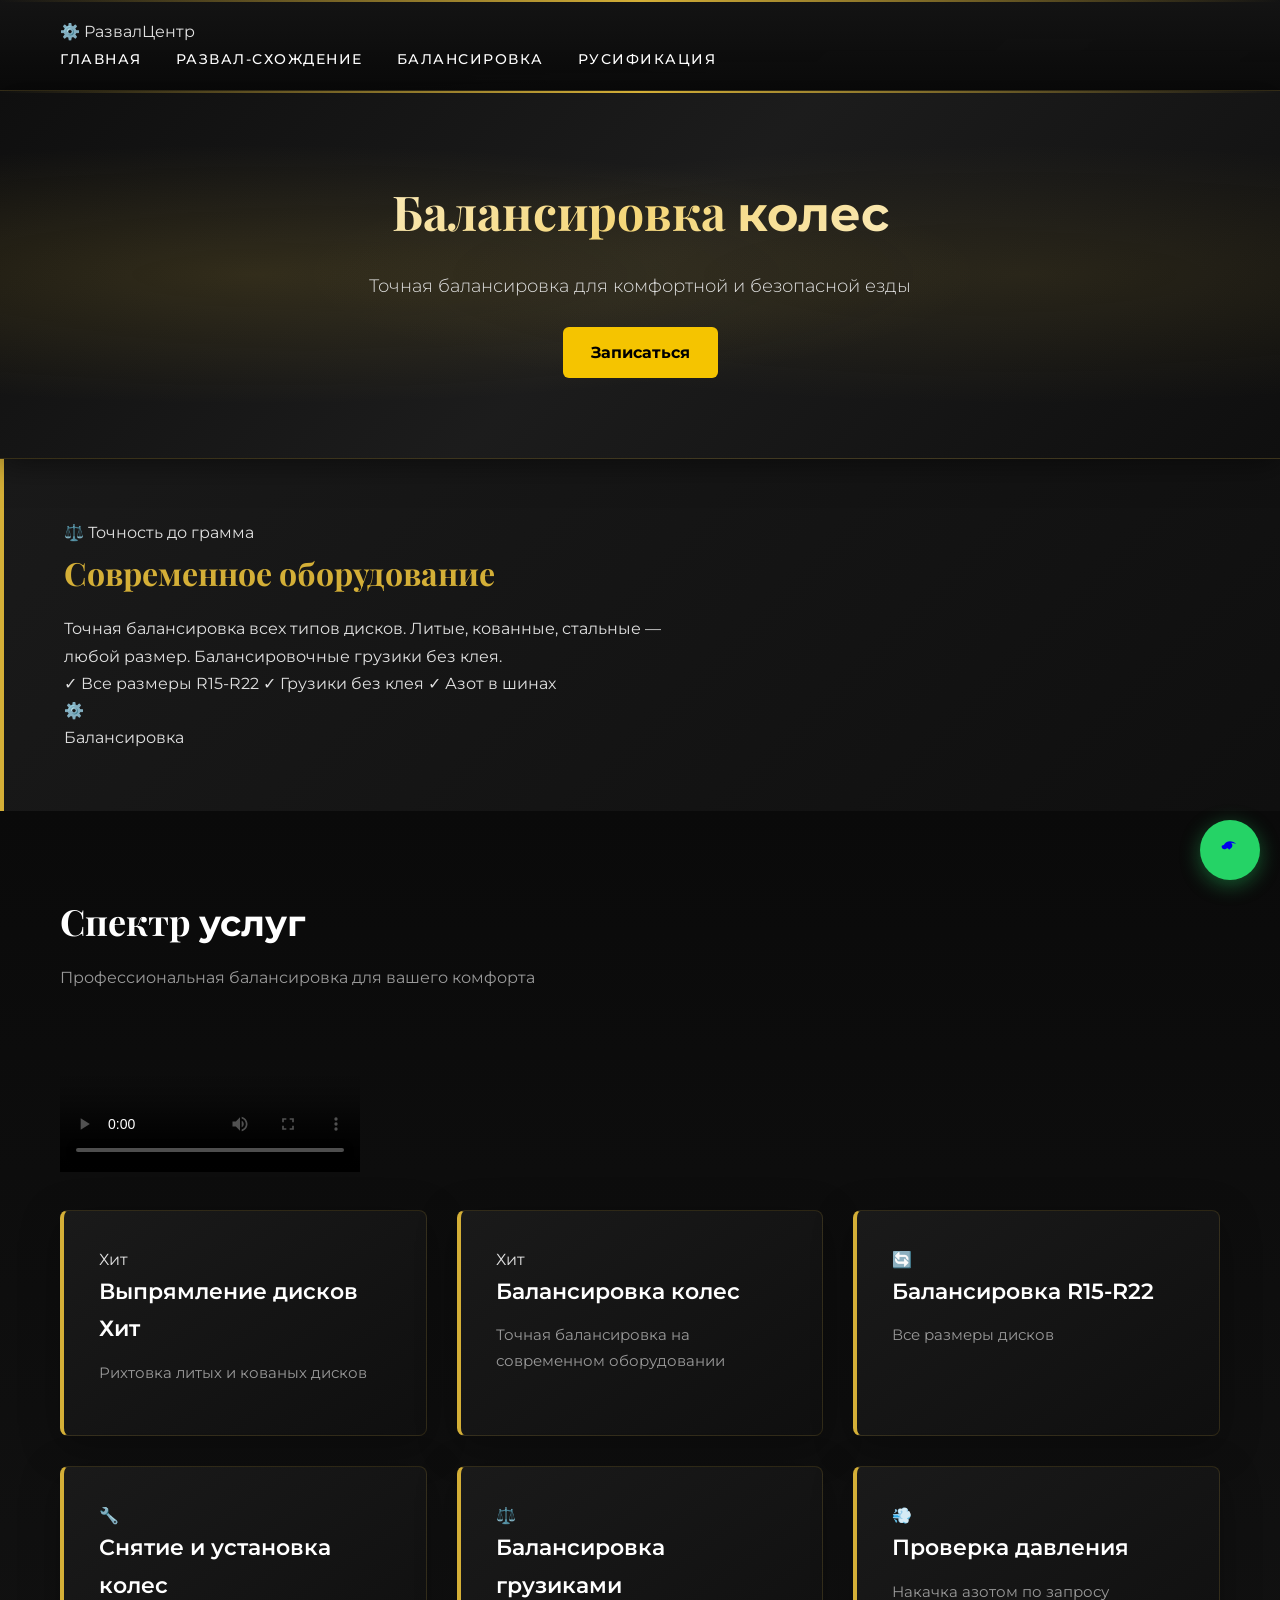
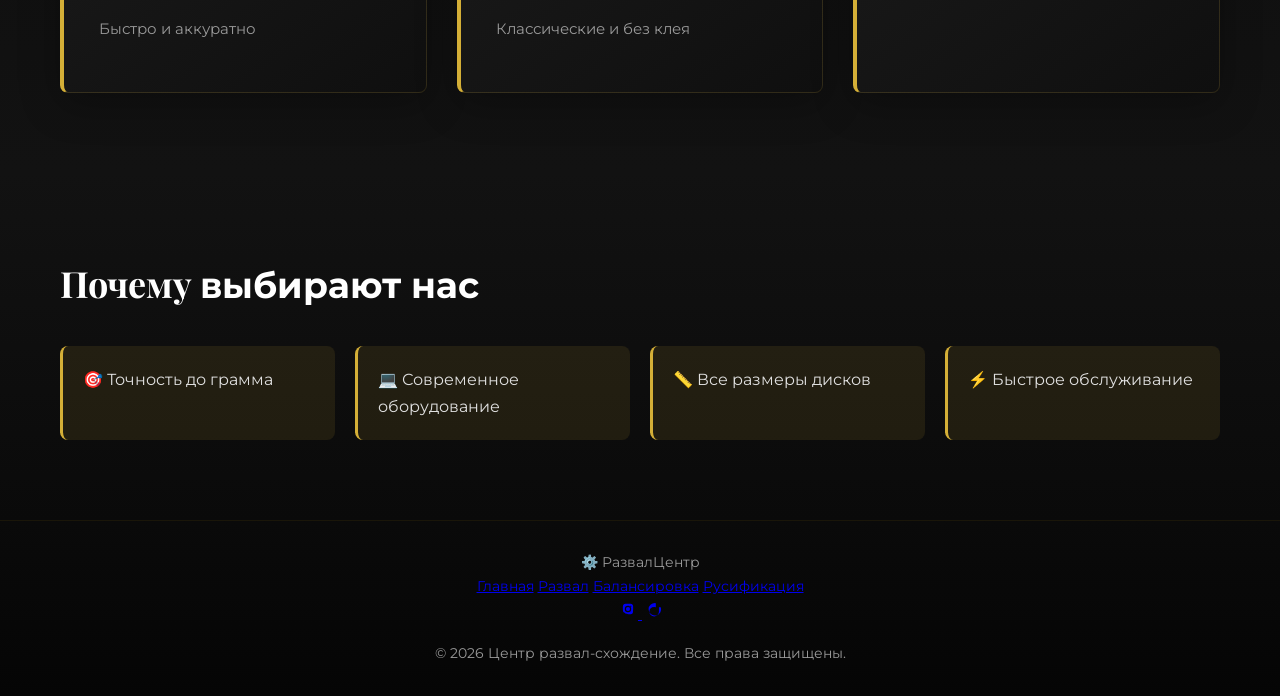
==== balancing.html @ 145ab32e "first commit" ====
<!DOCTYPE html>
<html lang="ru">
<head>
    <meta charset="UTF-8">
    <meta name="viewport" content="width=device-width, initial-scale=1.0">
    <title>Балансировка колес в Душанбе</title>
    <link rel="stylesheet" href="style.css">
    <link rel="icon" href="data:image/svg+xml,<svg xmlns='http://www.w3.org/2000/svg' viewBox='0 0 100 100'><text y='.9em' font-size='90'>🔧</text></svg>">
</head>

<body>


<header>
    <div class="header-container">
        <div class="logo">
            <span class="logo-icon">⚙️</span>
            <span class="logo-text">Развал<span>Центр</span></span>
        </div>
        <nav>
            <a href="main.html">Главная</a>
            <a href="razval.html">Развал-схождение</a>
            <a href="balancing.html" class="nav-active">Балансировка</a>
            <a href="rusification.html">Русификация</a>
        </nav>
        </a>
    </div>
</header>

<header class="page-header">
    <div class="page-header-bg"></div>
    <h1>Балансировка <span class="gold-text">колес</span></h1>
    <p>Точная балансировка для комфортной и безопасной езды</p>
    <a href="https://wa.me/992077113737" class="btn btn-primary">Записаться</a>
</header>


<!-- ===== ГЛАВНЫЙ БЛОК ===== -->
<section class="hero-razval">
    <div class="hero-text">
        <div class="hero-badge">⚖️ Точность до грамма</div>
        <h2>Современное оборудование</h2>
        <p>
            Точная балансировка всех типов дисков.
            Литые, кованные, стальные — любой размер.
            Балансировочные грузики без клея.
        </p>
        <div class="hero-features">
            <span>✓ Все размеры R15-R22</span>
            <span>✓ Грузики без клея</span>
            <span>✓ Азот в шинах</span>
        </div>
    </div>
    <div class="hero-image">
        <div class="hero-image-placeholder">
            <span>⚙️</span>
            <p>Балансировка</p>
        </div>
    </div>
</section>


<!-- ===== УСЛУГИ ===== -->
<section class="services">
    <h2>Спектр <span class="gold-text">услуг</span></h2>
    <div class="section-line"></div>
    <p class="services-sub">
        Профессиональная балансировка для вашего комфорта
    </p>

    <!-- Видео -->
    <div class="video-container">
        <video controls poster="https://images.unsplash.com/photo-1558618666-fcd25c85cd64?w=800">
            <source src="video/balancing.mp4" type="video/mp4">
            Ваш браузер не поддерживает видео.
        </video>
    </div>

    <div class="services-grid">

            <div class="service-card main">
            <div class="card-badge">Хит</div>
            <h3>Выпрямление дисков Хит</h3>
            <p>Рихтовка литых и кованых дисков</p>
            <span class="price"></span>
        </div>


        <div class="service-card main">
            <div class="card-badge">Хит</div>
            <h3>Балансировка колес</h3>
            <p>
                Точная балансировка на современном оборудовании
            </p>
            <span class="price"></span>
            <div class="card-glow"></div>
        </div>

        <div class="service-card">
            <div class="card-icon">🔄</div>
            <h3>Балансировка R15-R22</h3>
            <p>Все размеры дисков</p>
            <span class="price"></span>
        </div>

        <div class="service-card">
            <div class="card-icon">🔧</div>
            <h3>Снятие и установка колес</h3>
            <p>Быстро и аккуратно</p>
            <span class="price"></span>
        </div>

        <div class="service-card">
            <div class="card-icon">⚖️</div>
            <h3>Балансировка грузиками</h3>
            <p>Классические и без клея</p>
            <span class="price"></span>
        </div>

        <div class="service-card">
            <div class="card-icon">💨</div>
            <h3>Проверка давления</h3>
            <p>Накачка азотом по запросу</p>
            <span class="price"></span>
        </div>

    </div>
</section>


<!-- ===== ПОЧЕМУ МЫ ===== -->
<section class="why">
    <h2>Почему <span class="gold-text">выбирают нас</span></h2>
    <divcd class="section-line"></divcd "путь/к/вашей/папке"
git init
git add .
git commit -m "first commit"
git branch -M main
git remote add origin https://github.com/hankamikatze/-.git
git push -u origin main>

    <div class="why-grid">
        <div class="why-item">
            <span class="why-icon">🎯</span>
            <span>Точность до грамма</span>
        </div>
        <div class="why-item">
            <span class="why-icon">💻</span>
            <span>Современное оборудование</span>
        </div>
        <div class="why-item">
            <span class="why-icon">📏</span>
            <span>Все размеры дисков</span>
        </div>
        <div class="why-item">
            <span class="why-icon">⚡</span>
            <span>Быстрое обслуживание</span>
        </div>
    </div>
</section>

<footer>
    <div class="footer-content">
        <div class="footer-logo">
            <span class="logo-icon">⚙️</span>
            <span class="logo-text">Развал<span>Центр</span></span>
        </div>
        <div class="footer-links">
            <a href="main.html">Главная</a>
            <a href="razval.html">Развал</a>
            <a href="balancing.html">Балансировка</a>
            <a href="rusification.html">Русификация</a>
        </div>
        <div class="social-links">
            <a href="https://www.instagram.com/razval_tj" target="_blank" class="social-btn instagram" title="Instagram">
                <svg viewBox="0 0 448 512" width="20" height="20" fill="currentColor">
                    <path d="M224,202.66A53.34,53.34,0,1,0,277.34,256,53.38,53.38,0,0,0,224,202.66Zm124.71-41a54,54,0,0,0-30.63-30.63C288,124,224,124,224,124s-64,0-94.08,6.88a54,54,0,0,0-30.63,30.63C92,160,92,224,92,224s0,64,6.88,94.08a54,54,0,0,0,30.63,30.63C160,388,224,388,224,388s64,0,94.08-6.88a54,54,0,0,0,30.63-30.63C356,288,356,224,356,224S356,160,348.71,161.66ZM224,338a82,82,0,1,1,82-82A82.09,82.09,0,0,1,224,338Zm85-148a19,19,0,1,1-19-19A19,19,0,0,1,309,190Z"/>
                </svg>
            </a>
            <a href="https://www.tiktok.com/@razvaltj4" target="_blank" class="social-btn tiktok" title="TikTok">
                <svg viewBox="0 0 448 512" width="20" height="20" fill="currentColor">
                    <path d="M448,209.91a159.79,159.79,0,0,1-46.58-6.42v121.07a122.94,122.94,0,1,1-122.93-122.93,120.27,120.27,0,0,1,43.86,9.12V105.88a160.06,160.06,0,1,0,124.65,104Z"/>
                </svg>
            </a>
            <a href="https://wa.me/992077113737" class="social-btn whatsapp" title="WhatsApp">
                <svg viewBox="0 0 448 512" width="20" height="20" fill="currentColor">
                    <path d="M380.9 97.1C339 55.1 283.7 32 223.9 32c-70.4 0-128.5 38.4-158.3 97.6L20.3 139c-6.7 6.7-10.7 15.9-10.7 25.6l0 3.2c0 38.4 31.2 69.6 69.6 69.6 12.3 0 23.9-3.2 34.3-9.2l34.7-15.6c8.8-4 18.8-1.6 25.6 6.1l16.6 18.5c6.9 7.7 18.6 8.2 26.1 1.2l44.7-41.1c15.3-14.1 23.6-34.8 23.6-56.1 0-16-4.8-31.1-13.5-43.9l-20.2-29.7z"/>
                </svg>
            </a>
        </div>
    </div>
    <div class="footer-bottom">
        <p>© 2026 Центр развал-схождение. Все права защищены.</p>
    </div>
</footer>

</body>
</html>
---- style.css ----
/* ====== RESET & FONTS ====== */
@import url('https://fonts.googleapis.com/css2?family=Playfair+Display:wght@400;600;700&family=Montserrat:wght@300;400;500;600&display=swap');

* {
    margin: 0;
    padding: 0;
    box-sizing: border-box;
    font-family: 'Montserrat', Arial, Helvetica, sans-serif;
}

/* ====== GOLD THEME COLORS ====== */
:root {
    --gold: #d4af37;
    --gold-light: #f5d678;
    --gold-dark: #b8962e;
    --dark: #0a0a0a;
    --dark-secondary: #1a1a1a;
    --dark-tertiary: #2a2a2a;
    --white: #ffffff;
    --text-light: #e0e0e0;
    --text-muted: #999999;
}

/* ====== HTML & BODY ====== */
html, body {
    height: 100%;
    background: linear-gradient(135deg, #0d0d0d 0%, #1a1a1a 50%, #0d0d0d 100%);
}

body {
    display: flex;
    flex-direction: column;
    min-height: 100vh;
    color: var(--text-light);
    line-height: 1.7;
    width: 100%;
    min-width: 320px;
}

/* ====== HEADER ====== */
header {
    width: 100%;
    background: linear-gradient(180deg, rgba(20,20,20,0.98) 0%, rgba(10,10,10,0.95) 100%);
    padding: 18px 60px;
    position: sticky;
    top: 0;
    z-index: 1000;
    box-shadow: 0 4px 30px rgba(0,0,0,0.5);
    backdrop-filter: blur(10px);
    border-bottom: 1px solid rgba(212, 175, 55, 0.2);
}

header::before {
    content: '';
    position: absolute;
    top: 0;
    left: 0;
    right: 0;
    height: 2px;
    background: linear-gradient(90deg, transparent, var(--gold), transparent);
}

nav a {
    color: #fff;
    margin-right: 30px;
    text-decoration: none;
    font-weight: 500;
    font-size: 14px;
    letter-spacing: 1.5px;
    text-transform: uppercase;
    transition: all 0.4s cubic-bezier(0.4, 0, 0.2, 1);
    position: relative;
    padding: 5px 0;
}

nav a::after {
    content: '';
    position: absolute;
    bottom: 0;
    left: 0;
    width: 0;
    height: 2px;
    background: linear-gradient(90deg, var(--gold-light), var(--gold));
    transition: width 0.4s ease;
}

nav a:hover {
    color: var(--gold);
    text-shadow: 0 0 20px rgba(212, 175, 55, 0.5);
}

nav a:hover::after {
    width: 100%;
}

/* ====== PAGE HEADER ====== */
.page-header {
    width: 100%;
    padding: 80px 60px;
    background: 
        radial-gradient(ellipse at 20% 50%, rgba(212, 175, 55, 0.15) 0%, transparent 50%),
        radial-gradient(ellipse at 80% 50%, rgba(212, 175, 55, 0.1) 0%, transparent 50%),
        linear-gradient(135deg, #0f0f0f 0%, #1c1c1c 50%, #0f0f0f 100%);
    color: #fff;
    text-align: center;
}

.page-header h1 {
    font-family: 'Playfair Display', serif;
    font-size: 48px;
    margin-bottom: 15px;
    font-weight: 700;
    background: linear-gradient(135deg, #fff 0%, var(--gold-light) 50%, #fff 100%);
    -webkit-background-clip: text;
    -webkit-text-fill-color: transparent;
    background-clip: text;
}

.page-header p {
    font-size: 18px;
    color: var(--text-light);
    font-weight: 300;
}

/* ====== HERO ====== */
.hero {
    width: 100%;
    padding: 140px 60px;
    background: 
        radial-gradient(ellipse at 20% 50%, rgba(212, 175, 55, 0.15) 0%, transparent 50%),
        radial-gradient(ellipse at 80% 50%, rgba(212, 175, 55, 0.1) 0%, transparent 50%),
        linear-gradient(135deg, #0f0f0f 0%, #1c1c1c 50%, #0f0f0f 100%);
    color: #fff;
    animation: fadeIn 1.2s ease;
    text-align: center;
    position: relative;
    overflow: hidden;
}

.hero::before {
    content: '';
    position: absolute;
    top: 0;
    left: 0;
    right: 0;
    bottom: 0;
    background: url("data:image/svg+xml,%3Csvg width='60' height='60' viewBox='0 0 60 60' xmlns='http://www.w3.org/2000/svg'%3E%3Cg fill='none' fill-rule='evenodd'%3E%3Cg fill='%23d4af37' fill-opacity='0.03'%3E%3Cpath d='M36 34v-4h-2v4h-4v2h4v4h2v-4h4v-2h-4zm0-30V0h-2v4h-4v2h4v4h2V6h4V4h-4zM6 34v-4H4v4H0v2h4v4h2v-4h4v-2H6zM6 4V0H4v4H0v2h4v4h2V6h4V4H6z'/%3E%3C/g%3E%3C/g%3E%3C/svg%3E");
    opacity: 0.5;
}

.hero h1 {
    font-family: 'Playfair Display', serif;
    font-size: 52px;
    margin-bottom: 20px;
    font-weight: 700;
    background: linear-gradient(135deg, #fff 0%, var(--gold-light) 50%, #fff 100%);
    -webkit-background-clip: text;
    -webkit-text-fill-color: transparent;
    background-clip: text;
    animation: shimmer 3s ease infinite;
}

@keyframes shimmer {
    0%, 100% { background-position: 0% 50%; }
    50% { background-position: 100% 50%; }
}

.hero p {
    font-size: 20px;
    color: var(--text-light);
    font-weight: 300;
    letter-spacing: 0.5px;
}

/* ====== HERO RAZVAL ====== */
.hero-razval {
    width: 100%;
    padding: 60px;
    background: linear-gradient(135deg, #1a1a1a 0%, #0f0f0f 100%);
    border-left: 4px solid var(--gold);
}

.hero-text h2 {
    font-family: 'Playfair Display', serif;
    font-size: 32px;
    color: var(--gold);
    margin-bottom: 15px;
}

.hero-text p {
    color: var(--text-light);
    font-size: 16px;
    max-width: 600px;
}

/* ====== BUTTON ====== */
.btn {
    display: inline-block;
    margin-top: 25px;
    padding: 12px 28px;
    background: #f5c400;
    color: #000;
    font-weight: bold;
    text-decoration: none;
    border-radius: 6px;
    transition: all 0.3s ease;
}

.btn:hover {
    background: #d4a900;
    transform: translateY(-3px);
    box-shadow: 0 10px 25px rgba(0,0,0,0.2);
}

/* ====== MAIN CONTENT ====== */
.content {
    flex: 1 0 auto;
    width: 100%;
    padding: 80px 60px;
    background: linear-gradient(180deg, #121212 0%, #0a0a0a 100%);
}

.content.dark {
    background: linear-gradient(180deg, #0a0a0a 0%, #050505 100%);
}

.content h2 {
    font-family: 'Playfair Display', serif;
    font-size: 36px;
    margin-bottom: 30px;
    position: relative;
    color: #fff;
    font-weight: 600;
}

.content h2::after {
    content: "";
    display: block;
    width: 80px;
    height: 3px;
    background: linear-gradient(90deg, var(--gold), var(--gold-light));
    margin-top: 15px;
    border-radius: 2px;
}

.content p {
    font-size: 16px;
    margin-bottom: 20px;
    color: var(--text-light);
}

.content ul {
    margin-left: 20px;
    color: var(--text-light);
}

.content li {
    margin-bottom: 10px;
    font-size: 16px;
}

/* ====== PRICE ====== */
.price {
    font-size: 32px;
    font-weight: 600;
    background: linear-gradient(135deg, var(--gold-light), var(--gold));
    -webkit-background-clip: text;
    -webkit-text-fill-color: transparent;
    background-clip: text;
}

/* ====== CARDS ====== */
.car-cards {
    width: 100%;
    display: grid;
    grid-template-columns: repeat(auto-fit, minmax(280px, 1fr));
    gap: 30px;
    margin-top: 40px;
}

.services-grid {
    display: grid;
    grid-template-columns: repeat(auto-fit, minmax(280px, 1fr));
    gap: 30px;
    margin-top: 30px;
}

.service-card,
.car-card {
    background: linear-gradient(145deg, #1a1a1a 0%, #0f0f0f 100%);
    padding: 35px;
    border-radius: 8px;
    border: 1px solid rgba(212, 175, 55, 0.15);
    border-left: 4px solid var(--gold);
    transition: all 0.4s cubic-bezier(0.4, 0, 0.2, 1);
    box-shadow: 0 10px 40px rgba(0,0,0,0.3);
    position: relative;
    overflow: hidden;
}

.service-card::before,
.car-card::before {
    content: '';
    position: absolute;
    top: 0;
    left: 0;
    right: 0;
    height: 1px;
    background: linear-gradient(90deg, transparent, var(--gold), transparent);
    opacity: 0;
    transition: opacity 0.4s ease;
}

.car-card {
    border-left: 4px solid var(--gold);
    border-color: rgba(212, 175, 55, 0.3);
}

.service-card:hover,
.car-card:hover {
    transform: translateY(-8px);
    box-shadow: 0 25px 50px rgba(0,0,0,0.4), 0 0 30px rgba(212, 175, 55, 0.1);
    border-color: rgba(212, 175, 55, 0.4);
}

.service-card:hover::before,
.car-card:hover::before {
    opacity: 1;
}

.service-card h3,
.car-card h3 {
    margin-bottom: 12px;
    font-size: 22px;
    color: #fff;
    font-weight: 600;
}

.service-card p,
.car-card p {
    color: var(--text-muted);
    margin-bottom: 15px;
    font-size: 15px;
}

.service-card a {
    color: var(--gold);
    font-weight: 600;
    text-decoration: none;
    text-transform: uppercase;
    font-size: 13px;
    letter-spacing: 1px;
    transition: all 0.3s ease;
}

.service-card a:hover {
    color: var(--gold-light);
    text-shadow: 0 0 15px rgba(212, 175, 55, 0.5);
}

/* ====== SERVICES SECTION ====== */
.services {
    padding: 80px 60px;
    background: linear-gradient(180deg, #0a0a0a 0%, #121212 100%);
}

.services h2 {
    font-family: 'Playfair Display', serif;
    font-size: 36px;
    margin-bottom: 10px;
    color: #fff;
}

.services-sub {
    color: var(--text-muted);
    font-size: 16px;
    margin-bottom: 30px;
}

/* ====== WHY SECTION ====== */
.why {
    padding: 80px 60px;
    background: linear-gradient(180deg, #121212 0%, #0a0a0a 100%);
}

.why h2 {
    font-family: 'Playfair Display', serif;
    font-size: 36px;
    margin-bottom: 30px;
    color: #fff;
}

.why-grid {
    display: grid;
    grid-template-columns: repeat(auto-fit, minmax(250px, 1fr));
    gap: 20px;
}

.why-grid div {
    padding: 20px;
    background: rgba(212, 175, 55, 0.1);
    border-radius: 8px;
    color: var(--text-light);
    font-size: 16px;
    border-left: 3px solid var(--gold);
}

/* ====== FOOTER ====== */
footer {
    background: linear-gradient(180deg, #0a0a0a 0%, #050505 100%);
    color: var(--text-muted);
    text-align: center;
    padding: 30px;
    font-size: 14px;
    border-top: 1px solid rgba(212, 175, 55, 0.1);
    position: relative;
}

footer p {
    margin-top: 15px;
    color: var(--text-muted);
}

/* ====== SIDE ICONS ===== */
.side-icons {
    position: fixed;
    bottom: 100px;
    right: 20px;
    display: flex;
    flex-direction: column;
    gap: 15px;
    z-index: 5000;
}

.side-btn {
    display: flex;
    align-items: center;
    justify-content: center;
    width: 50px;
    height: 50px;
    border-radius: 50%;
    background: #222;
    color: #fff;
    font-size: 24px;
    text-decoration: none;
    transition: all 0.3s ease;
    box-shadow: 0 5px 20px rgba(0,0,0,0.3);
}

.side-btn:hover {
    transform: translateY(-4px) scale(1.05);
    box-shadow: 0 8px 25px rgba(0,0,0,0.4);
}

.side-btn.call-btn {
    background: #f5c400;
    color: #000;
}

.side-btn.call-btn:hover {
    background: #d4a900;
}

.side-btn.whatsapp {
    background: #25D366;
    color: #fff;
}

.side-btn.whatsapp:hover {
    background: #1ebe5d;
}

.side-btn.instagram:hover {
    background: linear-gradient(45deg, #f09433, #e6683c, #dc2743, #cc2366, #bc1888);
}

.side-btn.tiktok:hover {
    background: #000;
}

.side-btn svg {
    width: 24px;
    height: 24px;
    fill: currentColor;
}

/* ====== FLOATING WHATSAPP ====== */
.whatsapp {
    position: fixed;
    bottom: 20px;
    right: 20px;
    width: 60px;
    height: 60px;
    background: #25D366;
    border-radius: 50%;
    display: flex;
    align-items: center;
    justify-content: center;
    font-size: 32px;
    text-decoration: none;
    z-index: 5000;
    box-shadow: 0 5px 20px rgba(37, 211, 102, 0.4);
    transition: all 0.3s ease;
}

.whatsapp:hover {
    transform: scale(1.1);
    box-shadow: 0 8px 25px rgba(37, 211, 102, 0.5);
}

/* ====== MOBILE ADAPTATION ====== */
@media (max-width: 768px) {
    header,
    .hero,
    .content,
    .hero-razval,
    .services,
    .why,
    .page-header {
        padding: 40px 20px;
    }

    nav a {
        display: inline-block;
        margin-right: 15px;
        margin-bottom: 8px;
        font-size: 12px;
    }

    .hero h1,
    .page-header h1 {
        font-size: 32px;
    }

    .hero p,
    .page-header p {
        font-size: 16px;
    }

    .content h2,
    .services h2,
    .why h2 {
        font-size: 26px;
    }

    body {
        padding-bottom: 100px;
    }

    .side-icons {
        bottom: 90px;
        gap: 12px;
        right: 15px;
    }

    .side-btn {
        width: 45px;
        height: 45px;
        font-size: 20px;
    }

    .side-btn svg {
        width: 22px;
        height: 22px;
    }

    .whatsapp {
        bottom: 20px;
        width: 55px;
        height: 55px;
    }
    

/* ====== VIDEO SECTION ====== */
.video-section {
    padding: 80px 60px;
    background: linear-gradient(180deg, #121212 0%, #0a0a0a 100%);
    text-align: center;
}

.video-section h2 {
    font-family: 'Playfair Display', serif;
    font-size: 36px;
    margin-bottom: 15px;
    position: relative;
    color: #fff;
    font-weight: 600;
}

.video-section h2::after {
    content: "";
    display: block;
    width: 80px;
    height: 3px;
    background: linear-gradient(90deg, var(--gold), var(--gold-light));
    margin: 15px auto 0;
    border-radius: 2px;
}

.video-section p {
    color: var(--text-muted);
    margin-bottom: 40px;
    font-size: 16px;
}

.video-container {
    max-width: 900px;
    margin: 0 auto;
    position: relative;
    border-radius: 12px;
    overflow: hidden;
    box-shadow: 0 20px 60px rgba(0,0,0,0.5), 0 0 40px rgba(212, 175, 55, 0.1);
    border: 1px solid rgba(212, 175, 55, 0.2);
}

.video-container::before {
    content: '';
    position: absolute;
    top: 0;
    left: 0;
    right: 0;
    height: 2px;
    background: linear-gradient(90deg, transparent, var(--gold), transparent);
    z-index: 2;
}

.video-container iframe {
    width: 100%;
    aspect-ratio: 16 / 9;
    display: block;
    border: none;
}

/* ====== VIDEO ====== */
.video-container {
    width: 100%;
    max-width: 800px;
    margin: 0 auto 40px;
    border-radius: 12px;
    overflow: hidden;
    box-shadow: 0 15px 40px rgba(0, 0, 0, 0.4);
    border: 1px solid rgba(212, 175, 55, 0.2);
}

.video-container video {
    width: 100%;
    display: block;
    background: #000;
}

/* Адаптив видео */
@media (max-width: 768px) {
    .video-container {
        max-width: 100%;
        margin-bottom: 30px;
    }
}




/* ====== SIDE ICONS (справа рядом с WhatsApp) ===== */
.side-icons {
    position: fixed;
    bottom: 100px;
    right: 20px;
    display: flex;
    flex-direction: column;
    gap: 15px;
    z-index: 5000;
}

.side-btn {
    display: flex;
    align-items: center;
    justify-content: center;
    width: 50px;
    height: 50px;
    border-radius: 50%;
    background: #222;
    color: #fff;
    font-size: 24px;
    text-decoration: none;
    transition: all 0.3s ease;
    box-shadow: 0 5px 20px rgba(0,0,0,0.3);
}

.side-btn:hover {
    transform: translateY(-4px) scale(1.05);
    box-shadow: 0 8px 25px rgba(0,0,0,0.4);
}

.side-btn.call-btn {
    background: #f5c400;
    color: #000;
}

.side-btn.call-btn:hover {
    background: #d4a900;
}

.side-btn.instagram:hover {
    background: linear-gradient(45deg, #f09433, #e6683c, #dc2743, #cc2366, #bc1888);
}

.side-btn.tiktok:hover {
    background: #000;
}

.side-btn svg {
    width: 24px;
    height: 24px;
    fill: currentColor;
}


.action-btn {
    display: flex;
    align-items: center;
    justify-content: center;
    width: 50px;
    height: 50px;
    border-radius: 50%;
    text-decoration: none;
    font-size: 22px;
    transition: all 0.3s ease;
    box-shadow: 0 5px 20px rgba(0,0,0,0.3);
}

.action-btn:hover {
    transform: scale(1.1) translateY(-3px);
    box-shadow: 0 8px 25px rgba(0,0,0,0.4);
}

.action-btn svg {
    width: 24px;
    height: 24px;
    fill: currentColor;
}

/* WhatsApp */
.whatsapp {
    background: #25D366;
    color: #fff;
}

/* Phone */
.phone-btn {
    background: #f5c400;
    color: #000;
}

/* Instagram */
.instagram-btn {
    background: linear-gradient(45deg, #f09433, #e6683c, #dc2743, #cc2366, #bc1888);
    color: #fff;
}

/* TikTok */
.tiktok-btn {
    background: #000;
    color: #fff;
}

/* ====== SERVICES ====== */
.services {
    padding: 80px 60px;
    background: linear-gradient(180deg, #0a0a0a 0%, #121212 100%);
}

.services h2 {
    font-family: 'Playfair Display', serif;
    font-size: 36px;
    margin-bottom: 10px;
    color: #fff;
    text-align: center;
}

.section-line {
    width: 80px;
    height: 3px;
    background: linear-gradient(90deg, var(--gold), var(--gold-light));
    margin: 0 auto 15px;
    border-radius: 2px;
}

.services-sub {
    color: var(--text-muted);
    font-size: 18px;
    margin-bottom: 40px;
    text-align: center;
}

/* ====== VIDEO SECTION (отдельная секция по центру) ====== */
.video-section {
    padding: 60px 60px;
    background: linear-gradient(180deg, #121212 0%, #0a0a0a 100%);
}

.video-section .video-container {
    max-width: 900px;
    margin: 0 auto;
}

/* Убираем старые стили позиционирования video в services */
.services {
    display: block;
}

.services .video-container {
    display: none; /* скрываем видео из services, теперь оно в video-section */
}

/* ====== VIDEO CONTAINER ====== */
.video-container {
    width: 100%;
    max-width: 800px;
    margin: 0 auto 40px;
    border-radius: 12px;
    overflow: hidden;
    box-shadow: 0 15px 40px rgba(0, 0, 0, 0.4);
    border: 1px solid rgba(212, 175, 55, 0.2);
}

.video-container video {
    width: 100%;
    display: block;
    background: #000;
}

/* Адаптив видео */
@media (max-width: 768px) {
    .video-container {
        max-width: 100%;
        margin-bottom: 30px;
    }
    
    .video-section {
        padding: 40px 20px;
    }
}

/* ====== PAGE HEADER ====== */
.page-header {
    width: 100%;
    padding: 100px 60px;
    background: 
        radial-gradient(ellipse at 30% 50%, rgba(212, 175, 55, 0.12) 0%, transparent 50%),
        radial-gradient(ellipse at 70% 50%, rgba(212, 175, 55, 0.08) 0%, transparent 50%),
        linear-gradient(135deg, #0f0f0f 0%, #1a1a1a 50%, #0f0f0f 100%);
    text-align: center;
    position: relative;
}

.page-header::before {
    content: '';
    position: absolute;
    top: 0;
    left: 0;
    right: 0;
    height: 1px;
    background: linear-gradient(90deg, transparent, var(--gold), transparent);
}

.page-header h1 {
    font-family: 'Playfair Display', serif;
    font-size: 48px;
    margin-bottom: 15px;
    font-weight: 700;
    background: linear-gradient(135deg, #fff 0%, var(--gold-light) 50%, #fff 100%);
    -webkit-background-clip: text;
    -webkit-text-fill-color: transparent;
    background-clip: text;
}

.page-header p {
    font-size: 18px;
    color: var(--text-muted);
    font-weight: 300;
}

/* ====== HERO RAZVAL ====== */
.hero-razval {
    width: 100%;
    padding: 60px;
    background: linear-gradient(135deg, #151515 0%, #1f1f1f 50%, #151515 100%);
    border-left: 4px solid var(--gold);
    margin: 40px 0;
}

.hero-text h2 {
    font-family: 'Playfair Display', serif;
    font-size: 32px;
    margin-bottom: 15px;
    color: #fff;
    font-weight: 600;
}

.hero-text p {
    font-size: 16px;
    color: var(--text-light);
    max-width: 700px;
    line-height: 1.8;
}

/* ====== SERVICES GRID ====== */
.services-grid {
    display: grid;
    grid-template-columns: repeat(auto-fit, minmax(280px, 1fr));
    gap: 25px;
    margin-top: 40px;
}

.services-sub {
    font-size: 18px;
    color: var(--text-muted);
    margin-bottom: 30px;
}

/* ====== WHY SECTION ====== */
.why {
    width: 100%;
    padding: 80px 60px;
    background: linear-gradient(180deg, #0a0a0a 0%, #050505 100%);
    border-top: 1px solid rgba(212, 175, 55, 0.1);
}

.why h2 {
    font-family: 'Playfair Display', serif;
    font-size: 36px;
    margin-bottom: 40px;
    color: #fff;
    font-weight: 600;
    text-align: center;
}

.why-grid {
    display: grid;
    grid-template-columns: repeat(auto-fit, minmax(250px, 1fr));
    gap: 25px;
    max-width: 1000px;
    margin: 0 auto;
}

.why-grid div {
    background: linear-gradient(145deg, #1a1a1a 0%, #0f0f0f 100%);
    padding: 25px;
    border-radius: 8px;
    border: 1px solid rgba(212, 175, 55, 0.15);
    color: var(--text-light);
    font-size: 16px;
    text-align: center;
    transition: all 0.3s ease;
}

.why-grid div:hover {
    border-color: rgba(212, 175, 55, 0.4);
    transform: translateY(-3px);
    box-shadow: 0 10px 30px rgba(0,0,0,0.3);
}

/* ====== MAIN SERVICE CARD ====== */
.service-card.main {
    background: linear-gradient(145deg, #1f1f1f 0%, #141414 100%);
    border-color: rgba(212, 175, 55, 0.3);
    border-left-width: 4px;
}

.service-card.main h3 {
    color: var(--gold);
}

/* Стили для иконок в карточках услуг */
.service-icon {
    display: flex;
    justify-content: center;
    align-items: center;
    margin: 10px 0;
}

.service-card.main .service-icon svg {
    width: 64px;
    height: 64px;
}
}
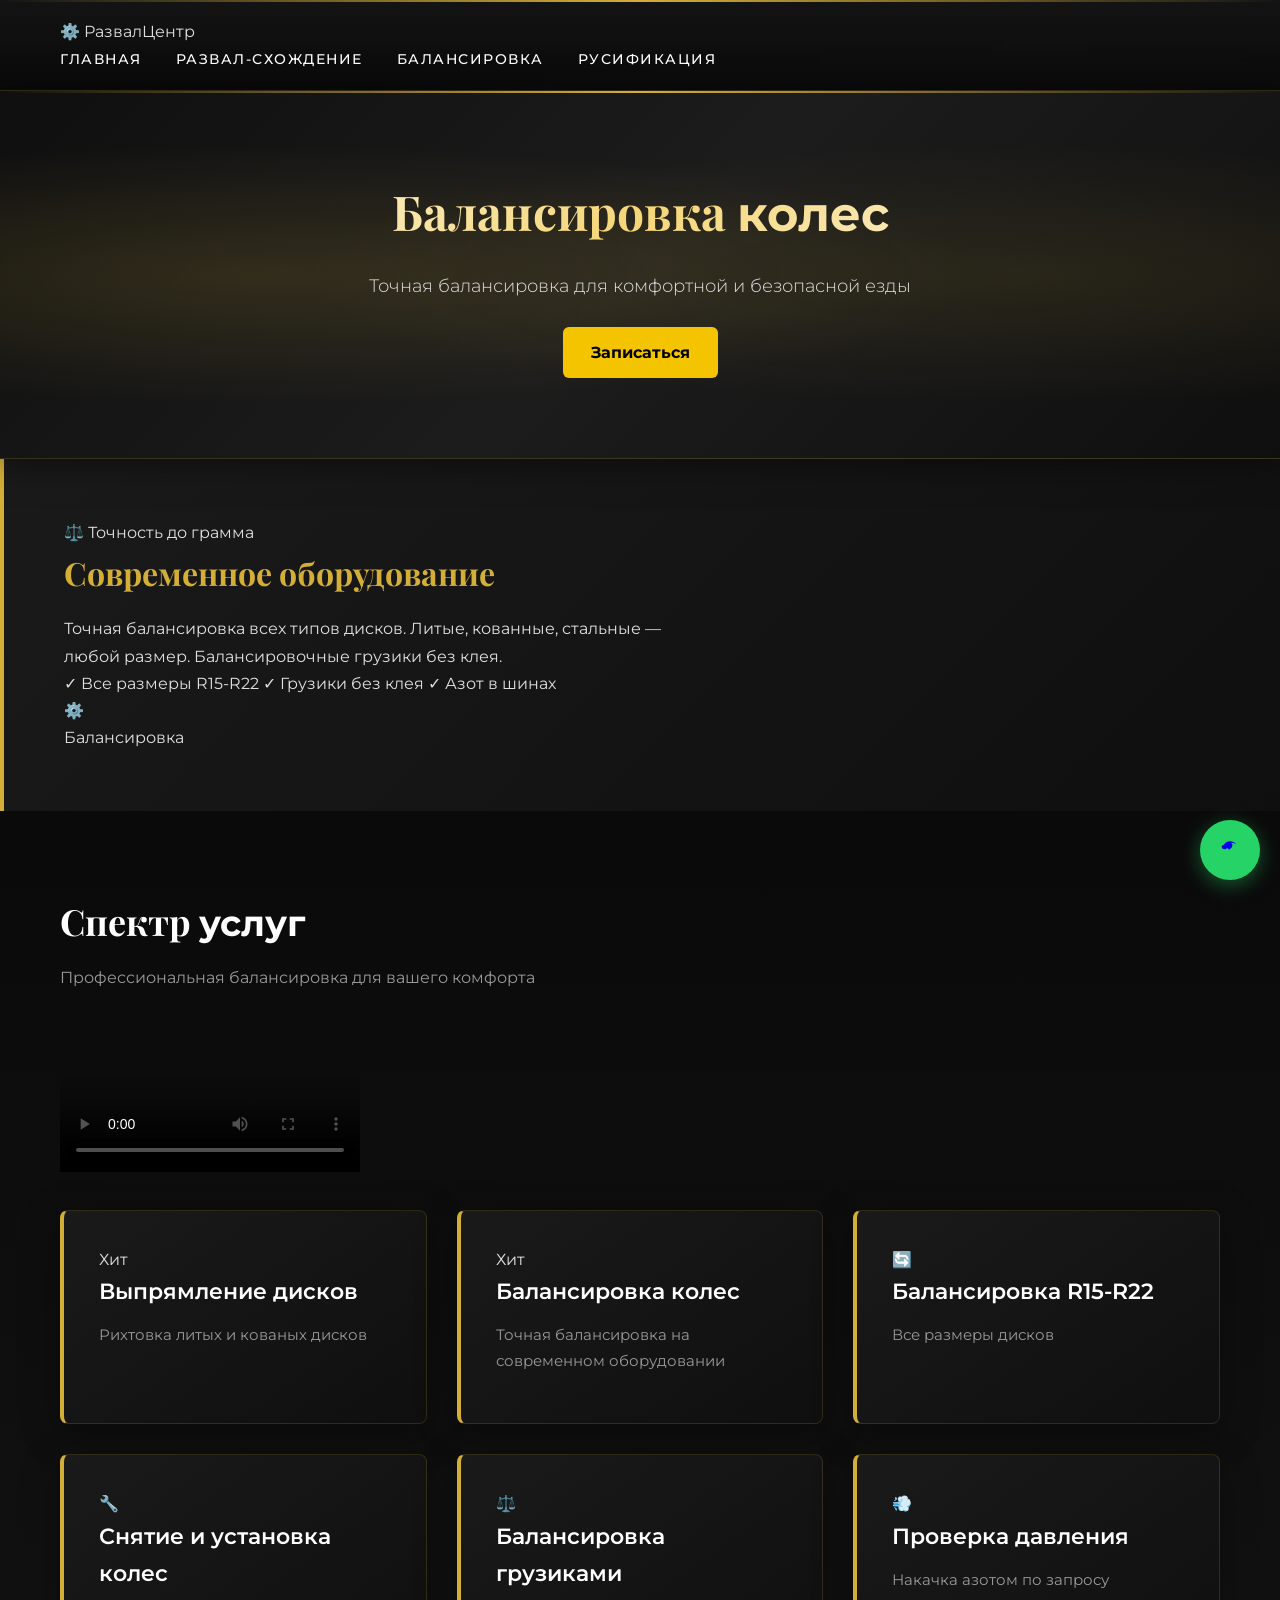
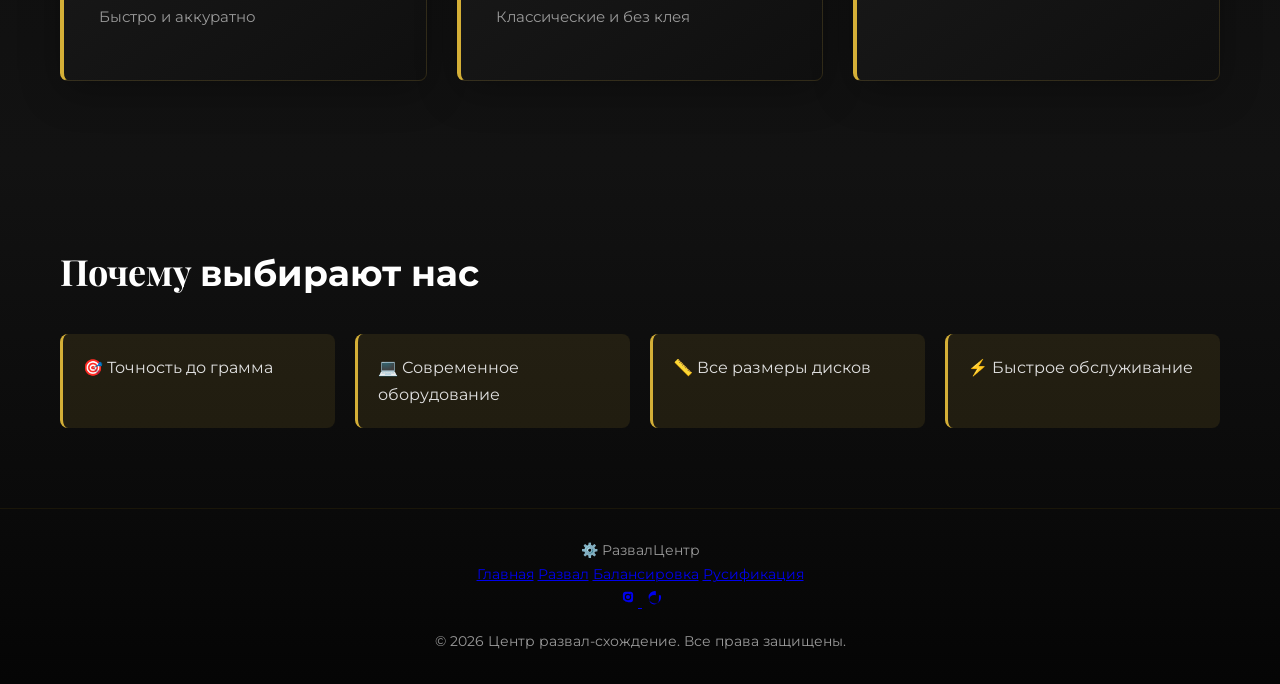
==== commit 9433f108: "rebuild site" ====
--- a/balancing.html
+++ b/balancing.html
@@ -18,7 +18,7 @@
             <span class="logo-text">Развал<span>Центр</span></span>
         </div>
         <nav>
-            <a href="main.html">Главная</a>
+            <a href="index.html">Главная</a>
             <a href="razval.html">Развал-схождение</a>
             <a href="balancing.html" class="nav-active">Балансировка</a>
             <a href="rusification.html">Русификация</a>
@@ -80,7 +80,7 @@
 
             <div class="service-card main">
             <div class="card-badge">Хит</div>
-            <h3>Выпрямление дисков Хит</h3>
+            <h3>Выпрямление дисков </h3>
             <p>Рихтовка литых и кованых дисков</p>
             <span class="price"></span>
         </div>
@@ -131,13 +131,7 @@
 <!-- ===== ПОЧЕМУ МЫ ===== -->
 <section class="why">
     <h2>Почему <span class="gold-text">выбирают нас</span></h2>
-    <divcd class="section-line"></divcd "путь/к/вашей/папке"
-git init
-git add .
-git commit -m "first commit"
-git branch -M main
-git remote add origin https://github.com/hankamikatze/-.git
-git push -u origin main>
+    <divcd class="section-line"></divcd>
 
     <div class="why-grid">
         <div class="why-item">
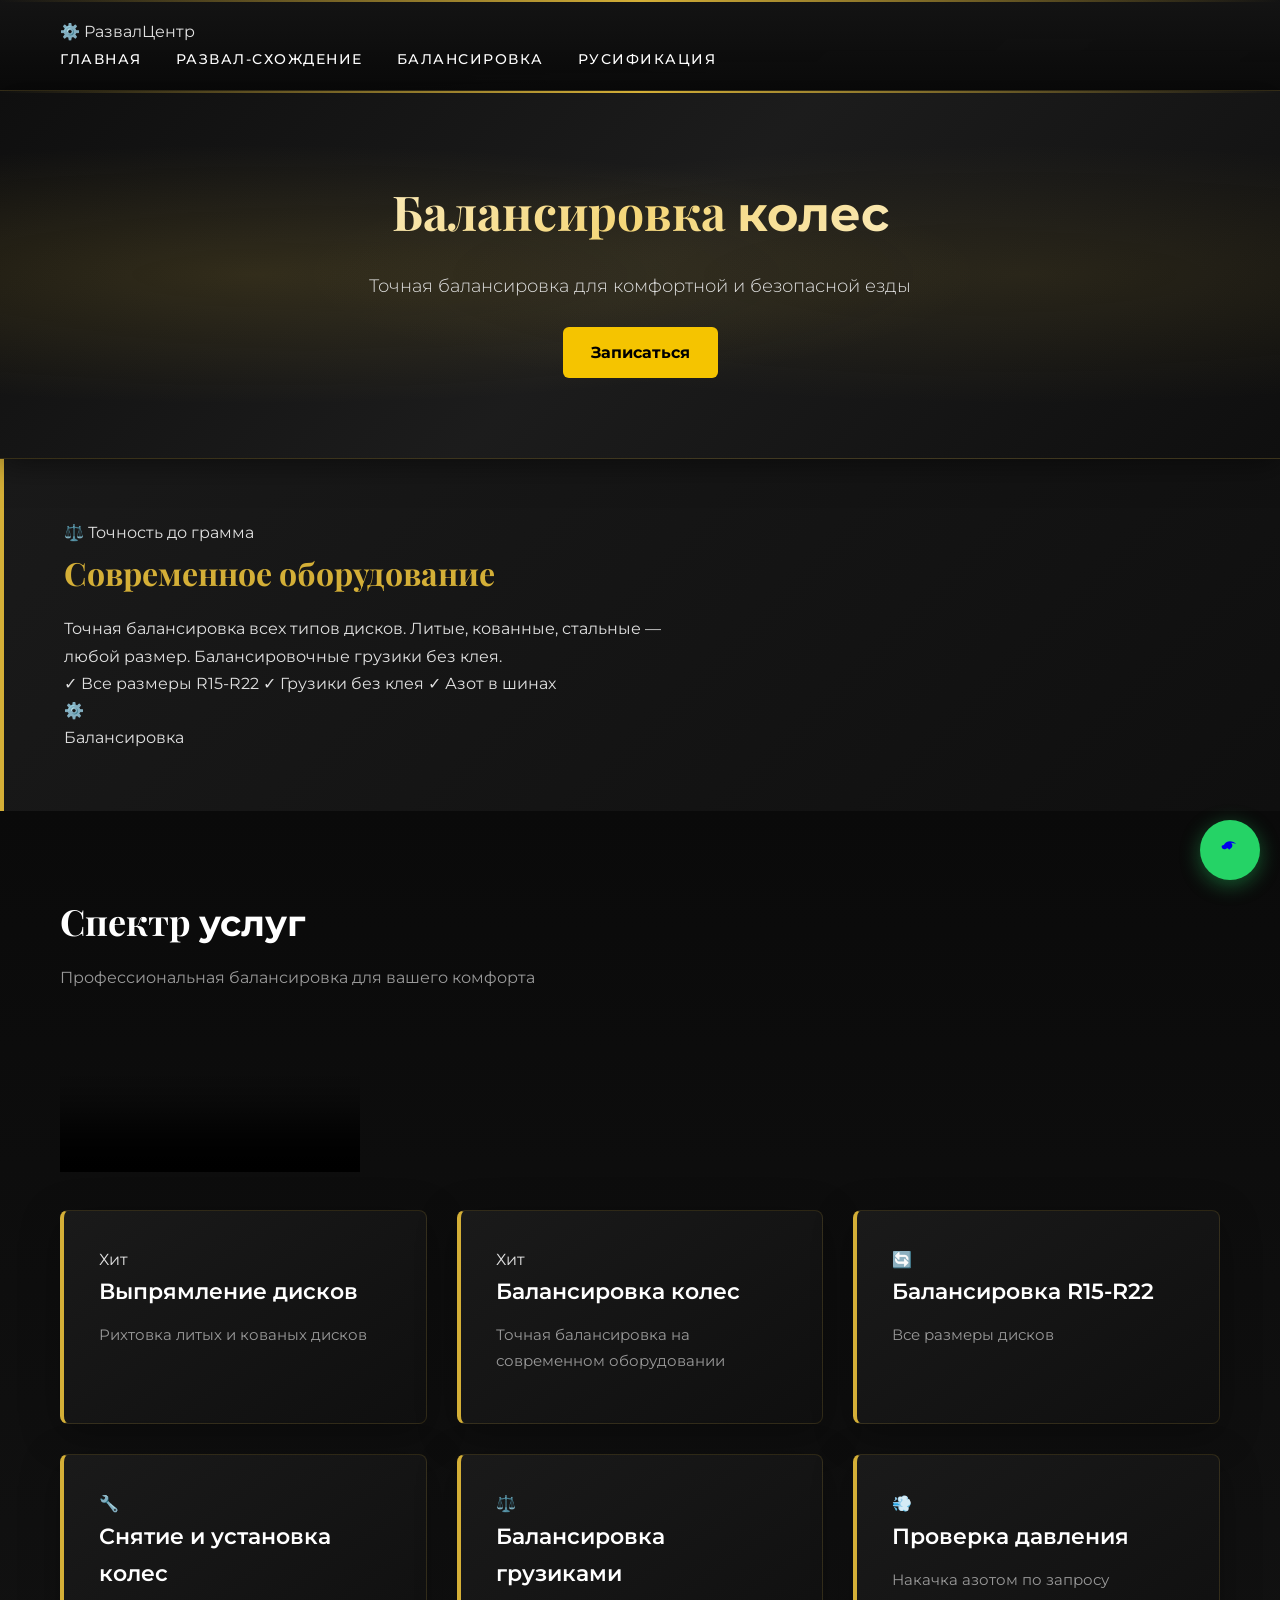
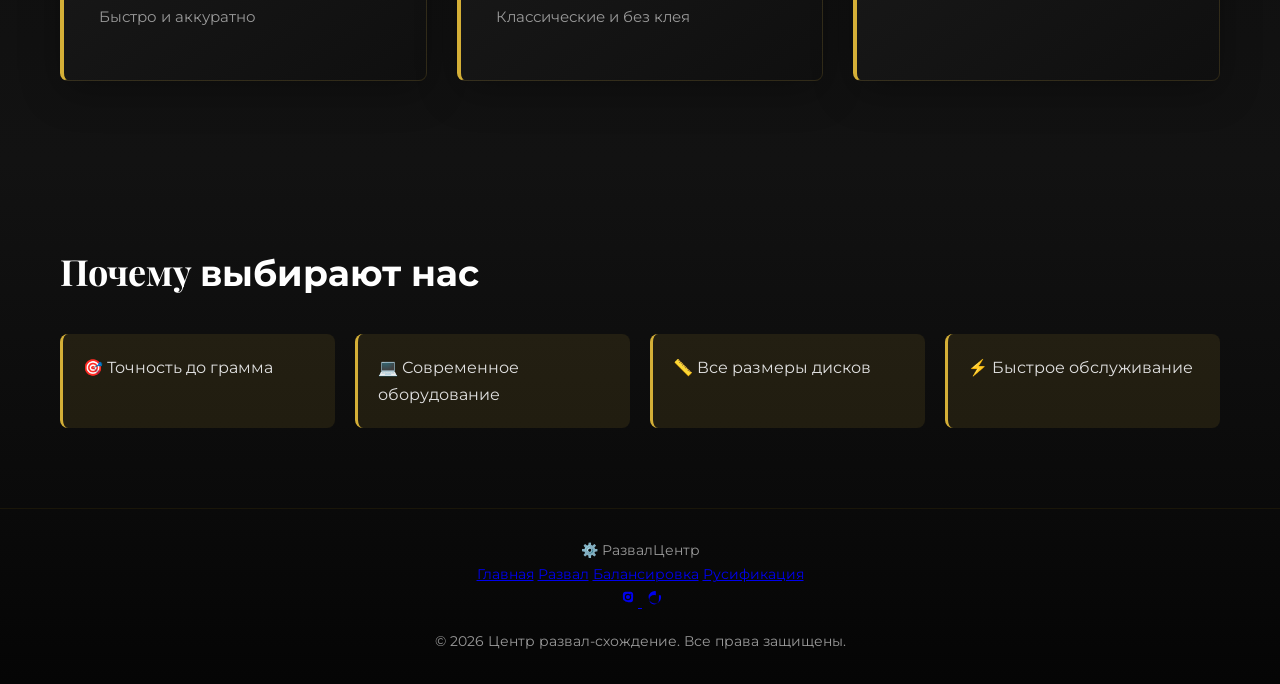
==== commit 63c84928: "fix balancing.html" ====
--- a/balancing.html
+++ b/balancing.html
@@ -131,7 +131,7 @@
 <!-- ===== ПОЧЕМУ МЫ ===== -->
 <section class="why">
     <h2>Почему <span class="gold-text">выбирают нас</span></h2>
-    <divcd class="section-line"></divcd>
+    <div class="section-line"></div>
 
     <div class="why-grid">
         <div class="why-item">
@@ -160,7 +160,7 @@
             <span class="logo-text">Развал<span>Центр</span></span>
         </div>
         <div class="footer-links">
-            <a href="main.html">Главная</a>
+            <a href="index.html">Главная</a>
             <a href="razval.html">Развал</a>
             <a href="balancing.html">Балансировка</a>
             <a href="rusification.html">Русификация</a>
